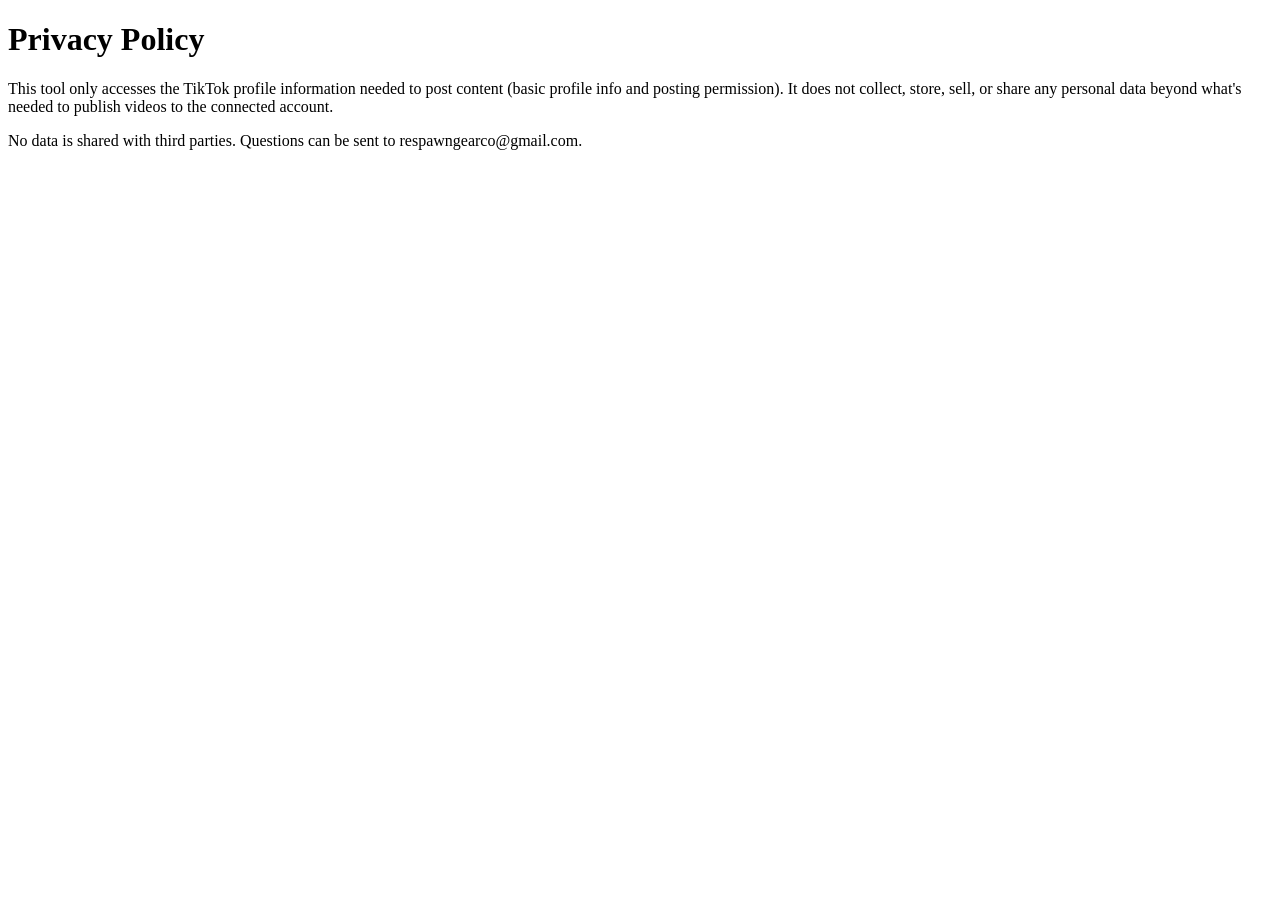
==== privacy.html @ f372cb03 "Create privacy.html" ====
<!DOCTYPE html>
<html lang="en">
<head>
<meta charset="UTF-8">
<title>Privacy Policy - Respawn Gear Co Automation</title>
</head>
<body>
<h1>Privacy Policy</h1>
<p>This tool only accesses the TikTok profile information needed to post content (basic profile info and posting permission). It does not collect, store, sell, or share any personal data beyond what's needed to publish videos to the connected account.</p>
<p>No data is shared with third parties. Questions can be sent to respawngearco@gmail.com.</p>
</body>
</html>
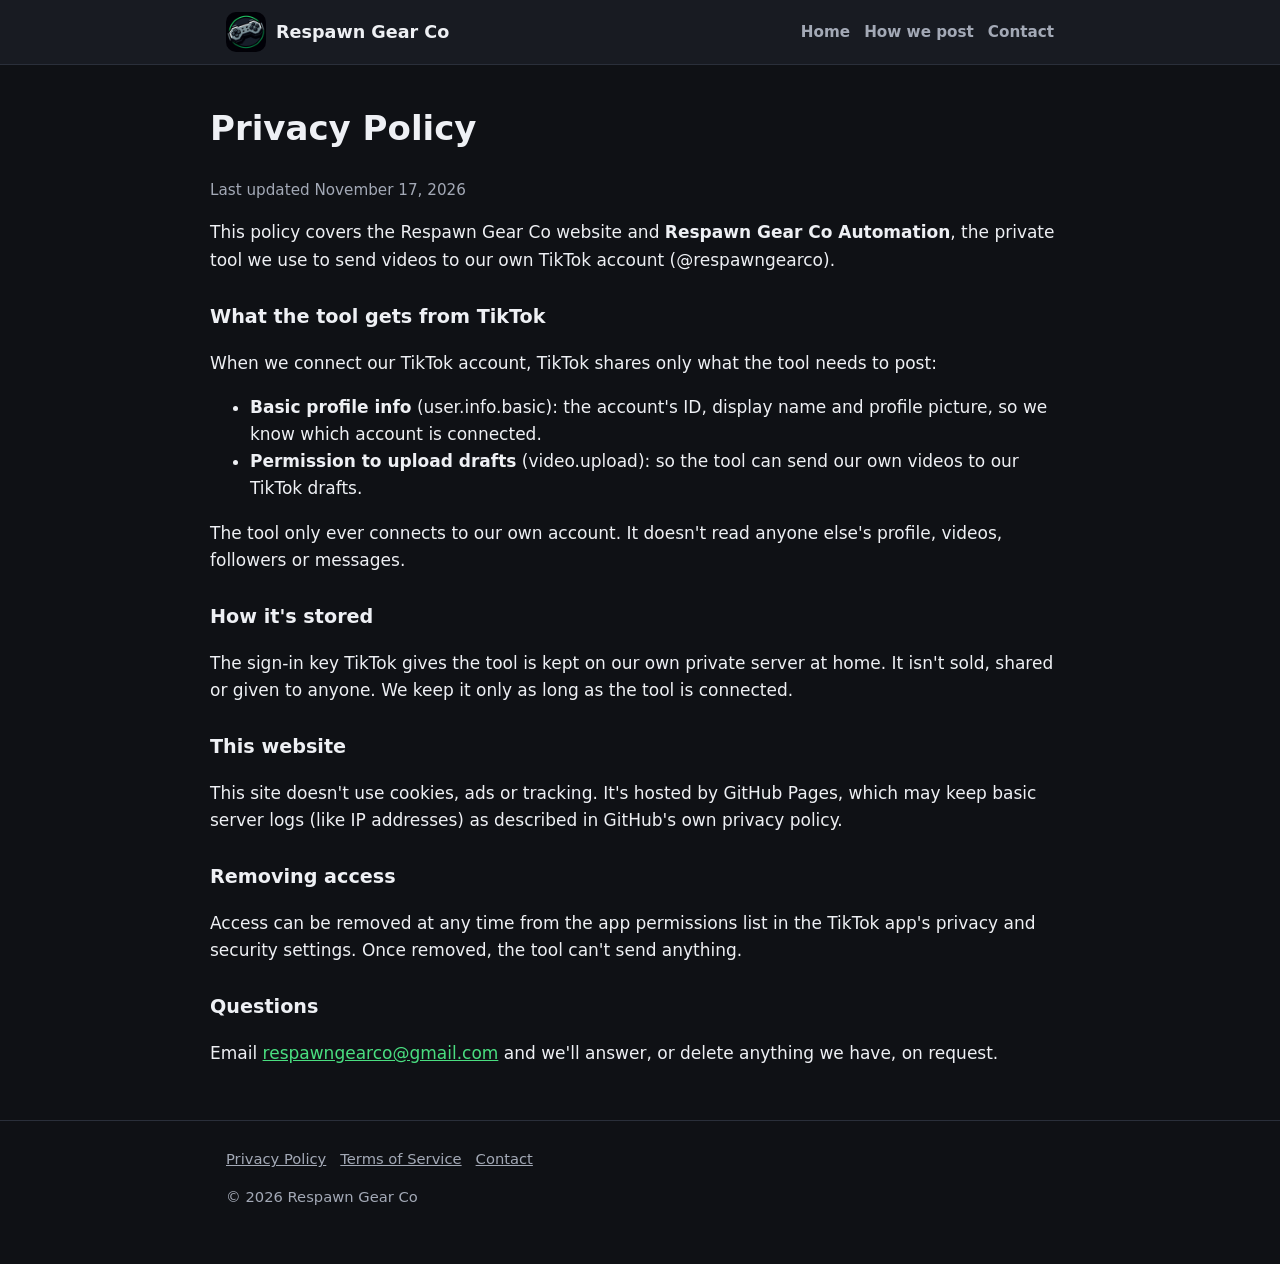
==== commit 6f0e70ba: "Real website: home page, how we post to TikTok, fuller privacy and terms, matching icon and favicon " ====
--- a/privacy.html
+++ b/privacy.html
@@ -1,12 +1,49 @@
-<!DOCTYPE html>
+<!doctype html>
 <html lang="en">
 <head>
-<meta charset="UTF-8">
-<title>Privacy Policy - Respawn Gear Co Automation</title>
+<meta charset="utf-8">
+<meta name="viewport" content="width=device-width, initial-scale=1">
+<title>Privacy Policy | Respawn Gear Co</title>
+<link rel="icon" href="favicon.ico" sizes="any">
+<link rel="icon" type="image/png" href="icon-192.png">
+<link rel="apple-touch-icon" href="icon-192.png">
+<link rel="stylesheet" href="style.css">
 </head>
 <body>
-<h1>Privacy Policy</h1>
-<p>This tool only accesses the TikTok profile information needed to post content (basic profile info and posting permission). It does not collect, store, sell, or share any personal data beyond what's needed to publish videos to the connected account.</p>
-<p>No data is shared with third parties. Questions can be sent to respawngearco@gmail.com.</p>
+<header><div class="wrap">
+  <a class="brand" href="./"><img src="icon-192.png" alt="" width="40" height="40">Respawn Gear Co</a>
+  <nav><a href="./">Home</a><a href="./#tiktok">How we post</a><a href="./#contact">Contact</a></nav>
+</div></header>
+
+<main class="wrap legal">
+  <h1>Privacy Policy</h1>
+  <p class="note">Last updated November 17, 2026</p>
+  <p>This policy covers the Respawn Gear Co website and <b>Respawn Gear Co Automation</b>, the private tool we use to send videos to our own TikTok account (@respawngearco).</p>
+
+  <h2>What the tool gets from TikTok</h2>
+  <p>When we connect our TikTok account, TikTok shares only what the tool needs to post:</p>
+  <ul>
+    <li><b>Basic profile info</b> (user.info.basic): the account's ID, display name and profile picture, so we know which account is connected.</li>
+    <li><b>Permission to upload drafts</b> (video.upload): so the tool can send our own videos to our TikTok drafts.</li>
+  </ul>
+  <p>The tool only ever connects to our own account. It doesn't read anyone else's profile, videos, followers or messages.</p>
+
+  <h2>How it's stored</h2>
+  <p>The sign-in key TikTok gives the tool is kept on our own private server at home. It isn't sold, shared or given to anyone. We keep it only as long as the tool is connected.</p>
+
+  <h2>This website</h2>
+  <p>This site doesn't use cookies, ads or tracking. It's hosted by GitHub Pages, which may keep basic server logs (like IP addresses) as described in GitHub's own privacy policy.</p>
+
+  <h2>Removing access</h2>
+  <p>Access can be removed at any time from the app permissions list in the TikTok app's privacy and security settings. Once removed, the tool can't send anything.</p>
+
+  <h2>Questions</h2>
+  <p>Email <a href="mailto:respawngearco@gmail.com">respawngearco@gmail.com</a> and we'll answer, or delete anything we have, on request.</p>
+</main>
+
+<footer><div class="wrap">
+  <a href="privacy.html">Privacy Policy</a><a href="terms.html">Terms of Service</a><a href="mailto:respawngearco@gmail.com">Contact</a>
+  <p>&copy; 2026 Respawn Gear Co</p>
+</div></footer>
 </body>
 </html>
--- a/style.css
+++ b/style.css
@@ -0,0 +1,49 @@
+/* Respawn Gear Co website. Colors and spacing live in the variables at the top. */
+:root {
+  --bg: #0f1115;
+  --surface: #181b22;
+  --fg: #eef0f4;
+  --muted: #a3a9b6;
+  --line: #2a2f3a;
+  --accent: #4ade80;
+  --accent-fg: #0b1a10;
+  --radius: 12px;
+  --font: system-ui, -apple-system, "Segoe UI", Roboto, sans-serif;
+}
+* { box-sizing: border-box; }
+html { -webkit-text-size-adjust: 100%; }
+body { margin: 0; background: var(--bg); color: var(--fg); font-family: var(--font); font-size: 17px; line-height: 1.6; }
+a { color: var(--accent); }
+img { max-width: 100%; height: auto; }
+.wrap { max-width: 860px; margin: 0 auto; padding: 0 16px; }
+
+header { border-bottom: 1px solid var(--line); background: var(--surface); }
+header .wrap { display: flex; align-items: center; gap: 12px; padding-top: 12px; padding-bottom: 12px; flex-wrap: wrap; }
+.brand { display: flex; align-items: center; gap: 10px; color: var(--fg); text-decoration: none; font-weight: 800; font-size: 1.1rem; margin-right: auto; }
+.brand img { width: 40px; height: 40px; border-radius: 10px; }
+nav a { color: var(--muted); text-decoration: none; font-weight: 600; font-size: .95rem; margin-left: 14px; }
+nav a:hover, nav a[aria-current="page"] { color: var(--fg); }
+
+.hero { padding: 56px 0 36px; }
+.hero h1 { font-size: clamp(2rem, 6vw, 3rem); line-height: 1.1; margin: 0 0 14px; }
+.hero p { color: var(--muted); font-size: 1.15rem; margin: 0 0 22px; max-width: 640px; }
+.btn { display: inline-block; background: var(--accent); color: var(--accent-fg); font-weight: 700; padding: 12px 20px; border-radius: 10px; text-decoration: none; }
+.btn.ghost { background: transparent; color: var(--fg); border: 1px solid var(--line); margin-left: 8px; }
+
+section { padding: 30px 0; border-top: 1px solid var(--line); }
+section h2 { font-size: 1.5rem; margin: 0 0 14px; }
+.grid { display: grid; grid-template-columns: repeat(auto-fit, minmax(230px, 1fr)); gap: 14px; }
+.card { background: var(--surface); border: 1px solid var(--line); border-radius: var(--radius); padding: 18px; }
+.card h3 { margin: 0 0 6px; font-size: 1.1rem; }
+.card p { margin: 0; color: var(--muted); }
+.steps { counter-reset: s; list-style: none; padding: 0; margin: 0; display: grid; gap: 12px; }
+.steps li { counter-increment: s; background: var(--surface); border: 1px solid var(--line); border-radius: var(--radius); padding: 14px 16px 14px 56px; position: relative; }
+.steps li::before { content: counter(s); position: absolute; left: 16px; top: 14px; width: 28px; height: 28px; border-radius: 50%; background: var(--accent); color: var(--accent-fg); font-weight: 800; text-align: center; line-height: 28px; }
+.note { color: var(--muted); font-size: .95rem; }
+
+.legal { padding: 36px 0; }
+.legal h1 { margin-top: 0; }
+.legal h2 { font-size: 1.2rem; margin-top: 28px; }
+
+footer { border-top: 1px solid var(--line); padding: 26px 0 40px; color: var(--muted); font-size: .92rem; }
+footer a { color: var(--muted); margin-right: 14px; }
